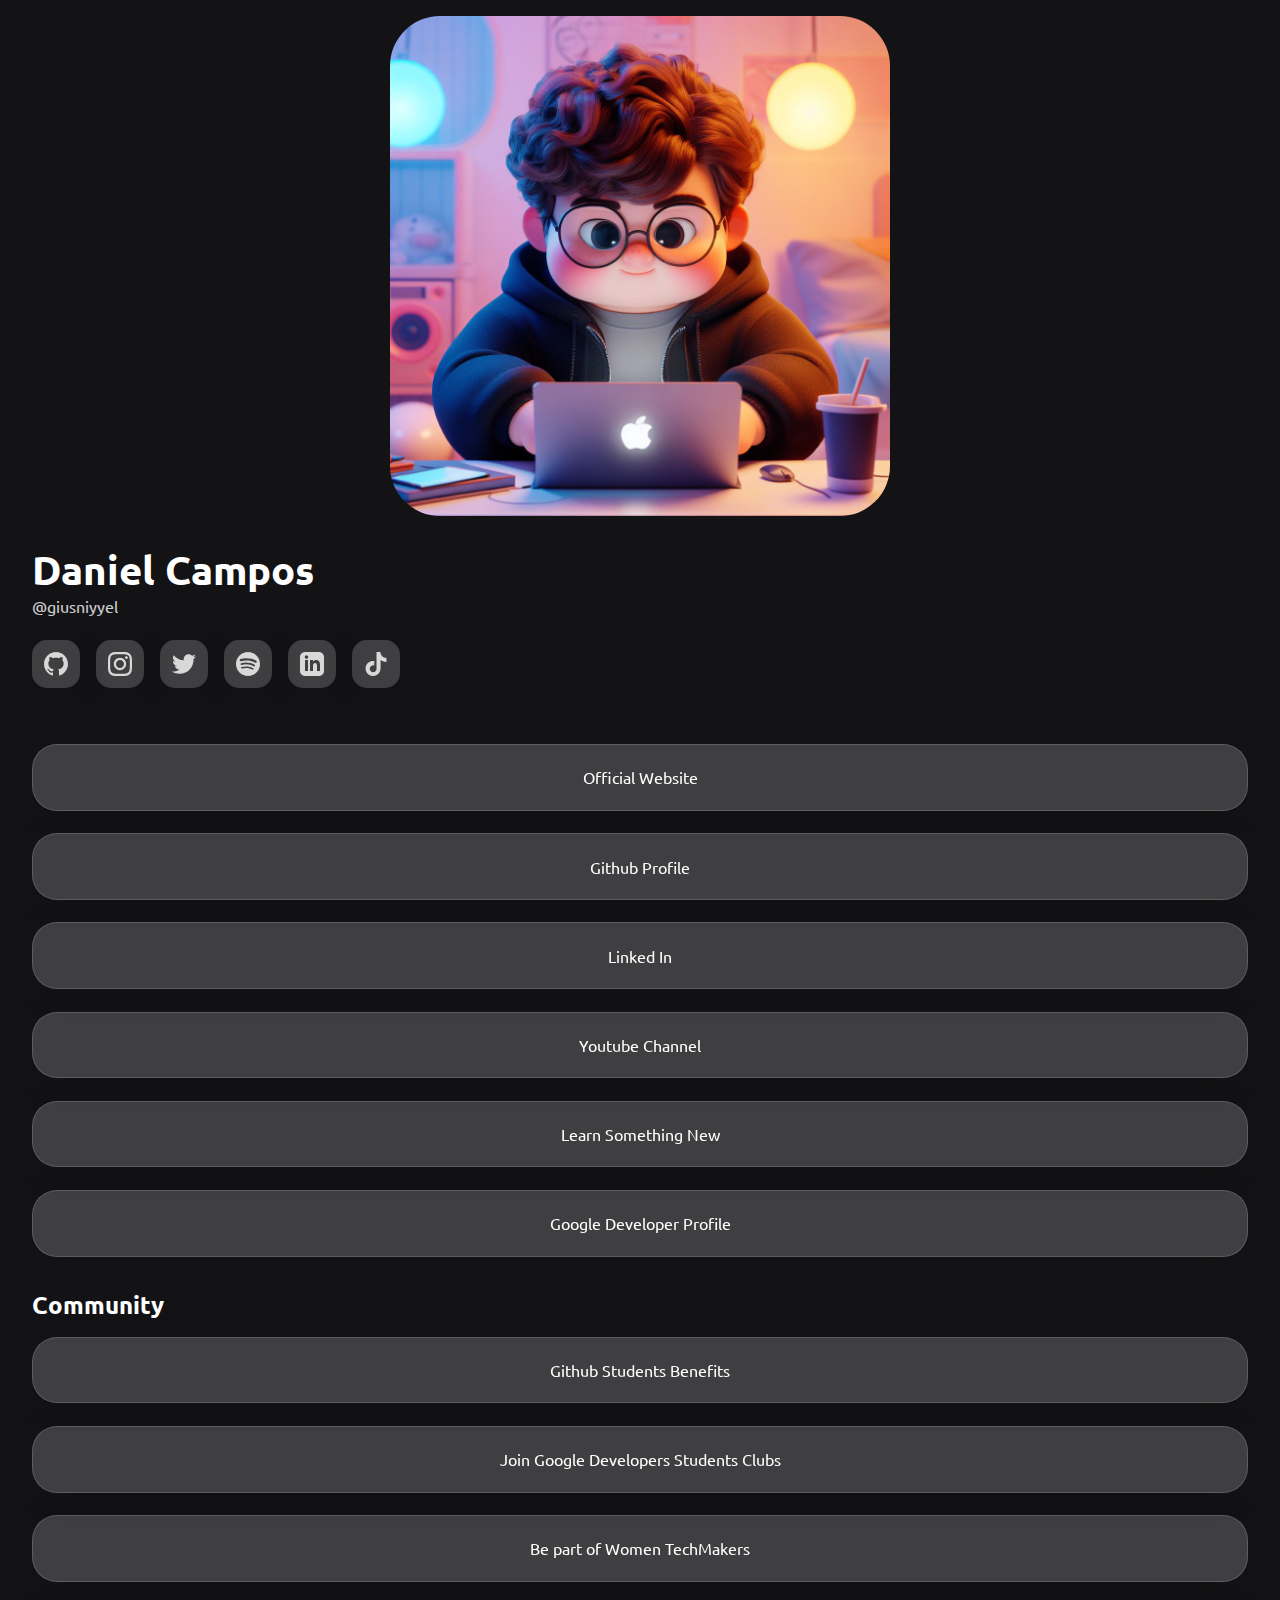
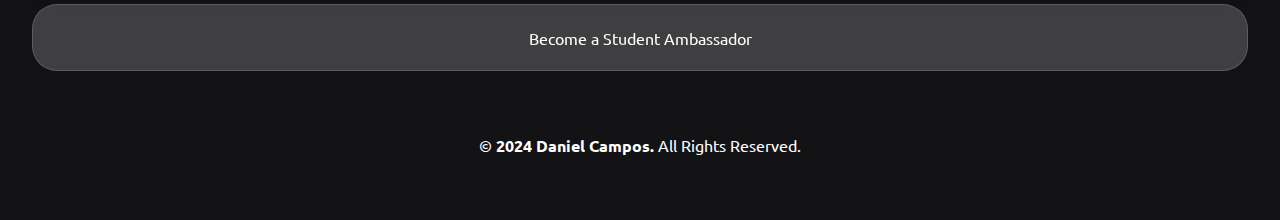
==== index.html @ 95b8b323 ":bug: fix: #1 bug on twitter card load" ====
<!DOCTYPE html>
<html lang="en">
  <head>
    <meta charset="UTF-8" />
    <meta http-equiv="X-UA-Compatible" content="IE=edge" />
    <meta name="viewport" content="width=device-width, initial-scale=1.0" />
    <title>Daniel Campos - Links</title>
    <link rel="stylesheet" href="css/style.css" />
    <!-- Social MetaData -->
    <meta name="author" content="Daniel Campos, giusniyyel" />
    <meta property="og:site_name" content="Daniel Campos, Links" />
    <meta name="og:title" content="Daniel Campos, Links" />
    <meta name="twitter:title" content="Daniel Campos, Links" />
    <meta property="og:type" content="website" />
    <meta property="og:url" content="https://links.giusniyyel.dev/" />
    <meta name="twitter:card" content="summary_large_image" />
    <meta
      property="og:image"
      content="https://links.giusniyyel.dev/assets/img/card.png"
    />
    <meta
      name="twitter:image"
      content="https://links.giusniyyel.dev/assets/img/card.png"
    />
    <meta
      property="og:image:alt"
      content="Page image for Daniel Campos, Links"
    />
    <meta
      property="twitter:image:alt"
      content="Page image for Daniel Campos, Links"
    />
    <meta name="twitter:site" content="@giusniyyel" />
    <meta name="twitter:creator" content="@giusniyyel" />
    <meta
      name="description"
      content="Here you can find all the links of Daniel Campos"
    />
    <meta
      name="twitter:description"
      content="Here you can find all the links of Daniel Campos"
    />
    <meta
      name="og:description"
      content="Here you can find all the links of Daniel Campos"
    />
    <link rel="shortcut icon" href="assets/img/favicon.ico" type="image/x-icon" />
    <link rel="apple-touch-icon" href="assets/img/apple-touch-icon.png" />
  </head>
  <body>
    <header>
      <div></div>
      <div class="header-img">
        <img src="assets/img/profile.jpeg" alt="Daniel Campos" />
      </div>
      <div class="header-details">
        <h1>Daniel Campos</h1>
        <p>@giusniyyel</p>
      </div>
      <div class="header-socials">
        <ul>
          <li>
            <a href="https://www.github.com/giusniyyel" target="_blank"
              ><img src="assets/svg/github.svg" alt="Github"
            /></a>
          </li>
          <li>
            <a href="https://www.instagram.com/giusniyyel" target="_blank"
              ><img src="assets/svg/insta.svg" alt="Instagram"
            /></a>
          </li>
          <li>
            <a href="https://www.twitter.com/giusniyyel" target="_blank"
              ><img src="assets/svg/twitter.svg" alt="Twitter"
            /></a>
          </li>
          <li>
            <a href="https://open.spotify.com/user/giusniyyel" target="_blank"
              ><img src="assets/svg/spotify.svg" alt="Spotify"
            /></a>
          </li>
          <li>
            <a href="https://www.linkedin.com/in/giusniyyel" target="_blank"
              ><img src="assets/svg/linkedin.svg" alt="LinkedIn"
            /></a>
          </li>
          <li>
            <a href="https://www.tiktok.com/@giusniyyel" target="_blank"
              ><img src="assets/svg/tiktok.svg" alt="Tiktok"
            /></a>
          </li>
        </ul>
      </div>
    </header>
    <div class="links-sections">
      <section>
        <ul>
          <li>
            <a href="https://www.giusniyyel.com/" target="_blank"
              >Official Website</a
            >
          </li>
          <li>
            <a href="https://github.com/giusniyyel" target="_blank"
              >Github Profile</a
            >
          </li>
          <li>
            <a href="https://www.linkedin.com/in/giusniyyel/" target="_blank"
              >Linked In</a
            >
          </li>
          <li>
            <a
              href="https://www.youtube.com/channel/UCGhTPTIINw8yfz7k-x5nYjg"
              target="_blank"
              >Youtube Channel</a
            >
          </li>
          <li>
            <a href="https://medium.com/@giusniyyel" target="_blank"
              >Learn Something New</a
            >
          </li>
          <li>
            <a href="https://g.dev/giusniyyel" target="_blank"
              >Google Developer Profile</a
            >
          </li>
        </ul>
      </section>
      <section>
        <h2>Community</h2>
        <ul>
          <li>
            <a href="https://education.github.com/pack#offers" target="_blank">Github Students Benefits</a>
          </li>
          <li>
            <a href="https://developers.google.com/community/gdsc" target="_blank"
              >Join Google Developers Students Clubs</a
            >
          </li>
          <li>
            <a href="https://developers.google.com/womentechmakers" target="_blank">Be part of Women TechMakers</a>
          </li>
          <li>
            <a href="https://learn.microsoft.com/training/student-hub/become-a-student-ambassador" target="_blank">Become a Student Ambassador</a>
          </li>
        </ul>
      </section>
    </div>
    <footer>
      <p>© <b>2024 Daniel Campos.</b> All Rights Reserved.</p>
    </footer>
  </body>
</html>
---- css/style.css ----
@import url("https://fonts.googleapis.com/css2?family=Ubuntu:wght@300;400;500;700&display=swap");

*,
body,
html {
  box-sizing: border-box;
  margin: 0;
  padding: 0;
  font-family: "ubuntu";
  list-style: none;
  color: white;
  text-decoration: none;
}

body {
  background-color: #131315;
  margin-inline: 2rem;
}

header {
  display: flex;
  align-items: center;
  flex-direction: column;
  width: 100%;
  height: 100%;
  padding-top: 1rem;
}

.header-img {
  width: 100%;
  height: 100%;
  max-width: 500px;
  object-fit: cover;
}

.header-img img {
  width: 100%;
  height: 100%;
  object-fit: cover;
  border-radius: 50px;
}

.header-details {
  width: 100%;
  display: flex;
  flex-direction: column;
}

.header-details h1 {
  margin-top: 1.5rem;
  display: flex;
  font-family: "ubuntu";
  font-weight: bold;
  font-size: 2.5em;
}

.header-details p {
  display: flex;
  opacity: 80%;
}

.header-socials {
  margin-top: 1.5rem;
  margin-bottom: 1.5rem;
  display: flex;
  flex-direction: row;
  width: 100%;
}

.header-socials ul {
  display: flex;
  gap: 1rem;
  flex-flow: wrap;
}

.header-socials ul li a {
  padding: 0.75rem;
  display: flex;
  justify-content: center;
  align-items: center;
  background: rgba(255, 255, 255, 0.19);
  border-radius: 15px;
  box-shadow: 0 4px 30px rgba(0, 0, 0, 0.1);
  backdrop-filter: blur(5.9px);
  -webkit-backdrop-filter: blur(5.9px);
}

.header-socials ul li a:hover,
.header-socials ul li a:focus {
  transform: scale(1.05, 1.05);
  transition: all 0.2s ease-in-out;
}

.header-socials ul li a img {
  filter: brightness(0) invert(1);
  opacity: 80%;
}

.links-sections {
  margin-top: 2rem;
  display: flex;
  flex-direction: column;
  width: 100%;
  gap: 2rem;
}

.links-sections section {
  display: flex;
  flex-direction: column;
  gap: 1rem;
}

.links-sections ul {
  display: flex;
  flex-direction: column;
  gap: 1.4rem;
}

.links-sections ul li a {
  display: flex;
  justify-content: center;
  align-items: center;
  gap: 1rem;
  padding: 1.4rem;
  /* From https://css.glass */
  background: rgba(255, 255, 255, 0.19);
  border-radius: 25px;
  box-shadow: 0 4px 30px rgba(0, 0, 0, 0.1);
  backdrop-filter: blur(5.9px);
  -webkit-backdrop-filter: blur(5.9px);
  border: 1px solid rgba(255, 255, 255, 0.16);
}

.links-sections ul li a:hover,
.links-section ul li a:focus {
  background: white;
  color: #131315;
  transform: scale(1.01, 1.02);
  transition: all 0.2s ease-in-out;
}

.message-block {
  padding: 1.5rem;
  display: flex;
  flex-direction: column;
  /* From https://css.glass */
  background: rgba(255, 255, 255, 0.19);
  border-radius: 25px;
  box-shadow: 0 4px 30px rgba(0, 0, 0, 0.1);
  backdrop-filter: blur(5.9px);
  -webkit-backdrop-filter: blur(5.9px);
  border: 1px solid rgba(255, 255, 255, 0.16);
}

.message-block p {
  font-size: 1.2rem;
  font-weight: medium;
}

.message-block form {
  display: flex;
  flex-direction: column;
  gap: 1rem;
}

.input-email {
  padding: 1rem;
  border-radius: 15px;
  border: 0px;
  font-size: 1rem;
  color: #131315;
}

.message-block form input:focus {
  outline: none;
}

.btn-send {
  font-size: 1rem;
  padding: 1rem;
  border-radius: 15px;
  border: 0px;
  background-color: #131315;
  color: white;
  text-decoration: none;
}

.btn-send:hover {
  cursor: pointer;
  background-color: white;
  color: #131315;
  transform: scale(1.03, 1.05);
  transition: all 0.2s ease-in-out;
}

footer {
  width: 100%;
  margin-block: 4rem;
  display: flex;
  justify-content: center;
  align-items: center;
}
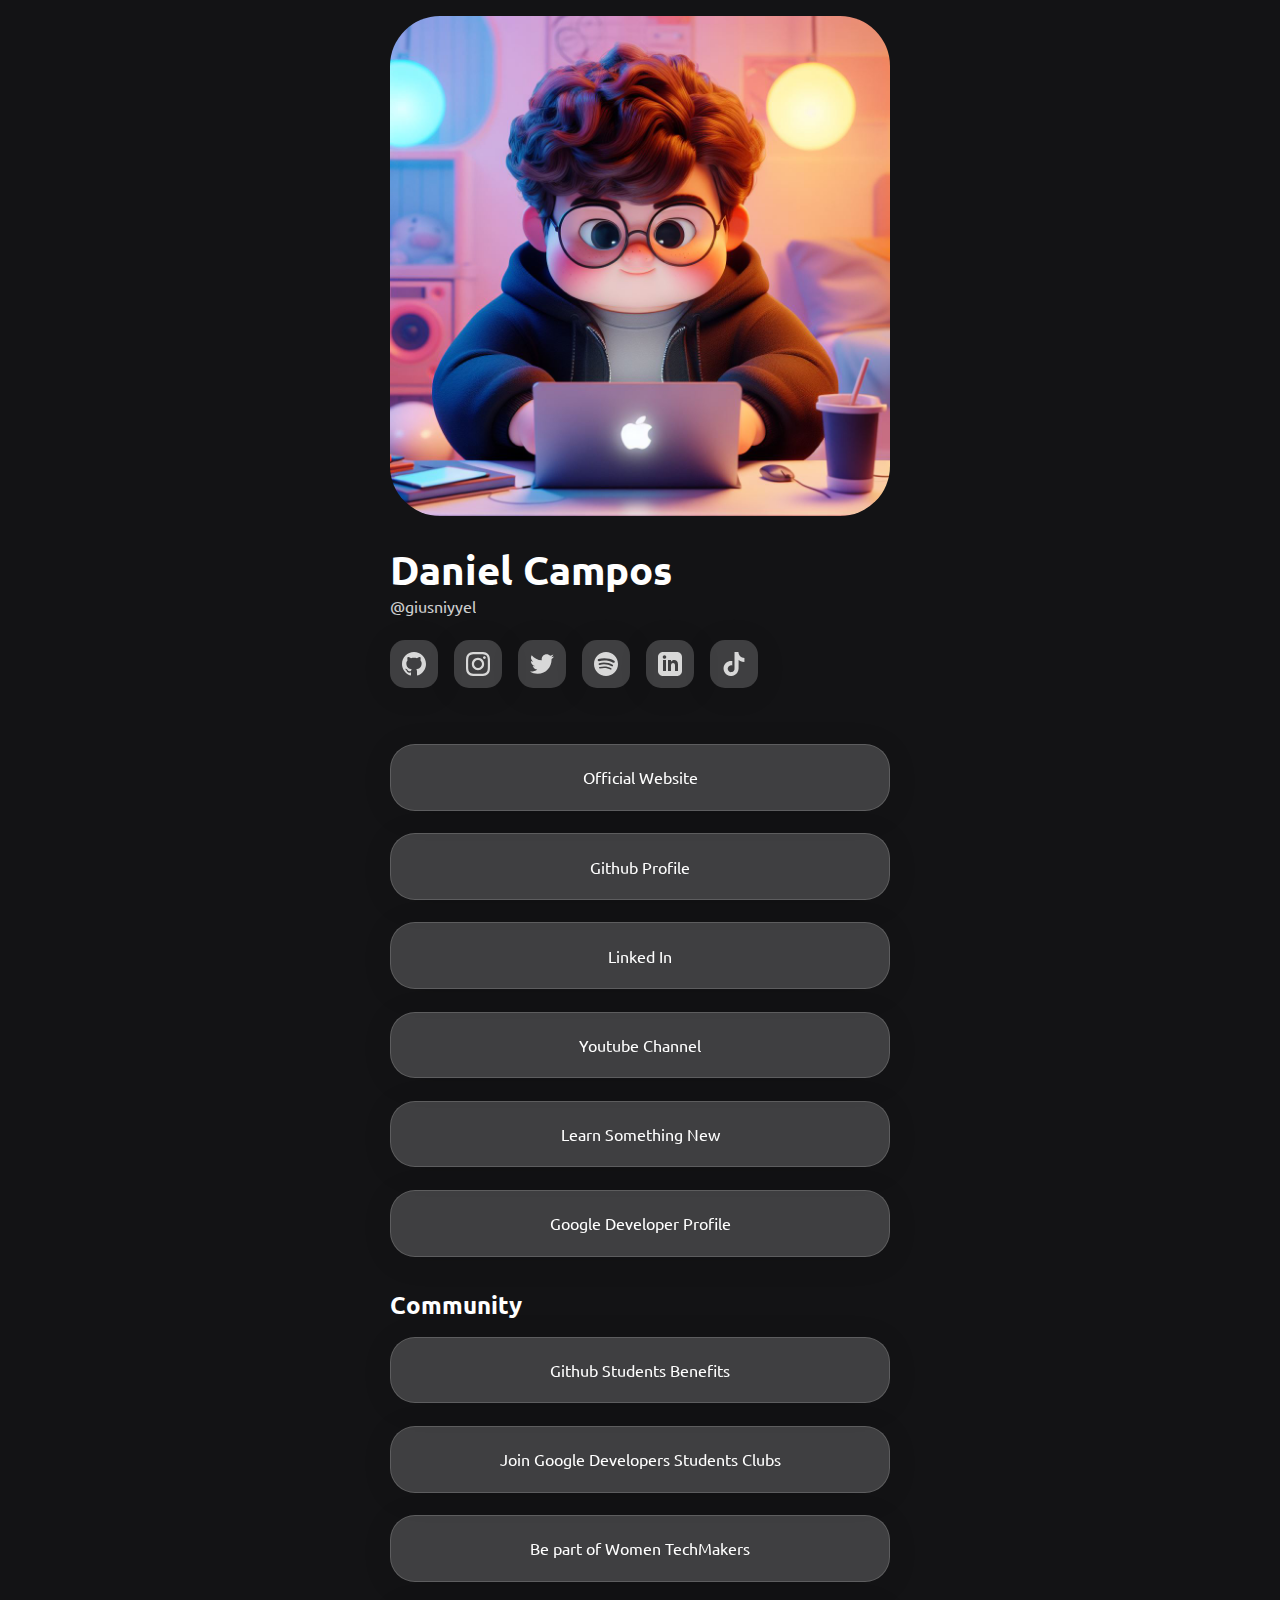
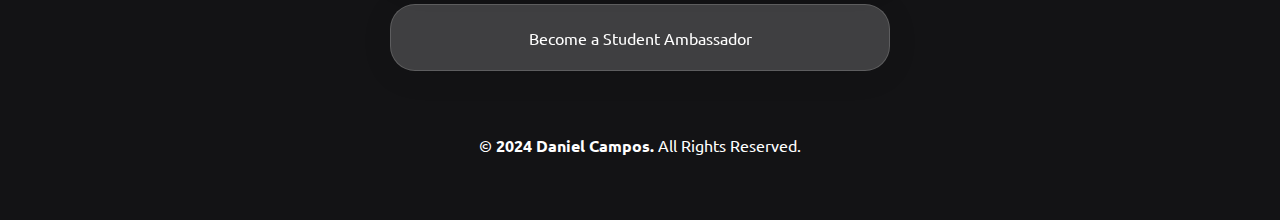
==== commit a03d7ca9: ":sparkles: feat: add wrapper for bigger screens" ====
--- a/index.html
+++ b/index.html
@@ -44,113 +44,131 @@
       name="og:description"
       content="Here you can find all the links of Daniel Campos"
     />
-    <link rel="shortcut icon" href="assets/img/favicon.ico" type="image/x-icon" />
+    <link
+      rel="shortcut icon"
+      href="assets/img/favicon.ico"
+      type="image/x-icon"
+    />
     <link rel="apple-touch-icon" href="assets/img/apple-touch-icon.png" />
   </head>
   <body>
-    <header>
-      <div></div>
-      <div class="header-img">
-        <img src="assets/img/profile.jpeg" alt="Daniel Campos" />
+    <div class="wrapper">
+      <header>
+        <div></div>
+        <div class="header-img">
+          <img src="assets/img/profile.jpeg" alt="Daniel Campos" />
+        </div>
+        <div class="header-details">
+          <h1>Daniel Campos</h1>
+          <p>@giusniyyel</p>
+        </div>
+        <div class="header-socials">
+          <ul>
+            <li>
+              <a href="https://www.github.com/giusniyyel" target="_blank"
+                ><img src="assets/svg/github.svg" alt="Github"
+              /></a>
+            </li>
+            <li>
+              <a href="https://www.instagram.com/giusniyyel" target="_blank"
+                ><img src="assets/svg/insta.svg" alt="Instagram"
+              /></a>
+            </li>
+            <li>
+              <a href="https://www.twitter.com/giusniyyel" target="_blank"
+                ><img src="assets/svg/twitter.svg" alt="Twitter"
+              /></a>
+            </li>
+            <li>
+              <a href="https://open.spotify.com/user/giusniyyel" target="_blank"
+                ><img src="assets/svg/spotify.svg" alt="Spotify"
+              /></a>
+            </li>
+            <li>
+              <a href="https://www.linkedin.com/in/giusniyyel" target="_blank"
+                ><img src="assets/svg/linkedin.svg" alt="LinkedIn"
+              /></a>
+            </li>
+            <li>
+              <a href="https://www.tiktok.com/@giusniyyel" target="_blank"
+                ><img src="assets/svg/tiktok.svg" alt="Tiktok"
+              /></a>
+            </li>
+          </ul>
+        </div>
+      </header>
+      <div class="links-sections">
+        <section>
+          <ul>
+            <li>
+              <a href="https://www.giusniyyel.com/" target="_blank"
+                >Official Website</a
+              >
+            </li>
+            <li>
+              <a href="https://github.com/giusniyyel" target="_blank"
+                >Github Profile</a
+              >
+            </li>
+            <li>
+              <a href="https://www.linkedin.com/in/giusniyyel/" target="_blank"
+                >Linked In</a
+              >
+            </li>
+            <li>
+              <a
+                href="https://www.youtube.com/channel/UCGhTPTIINw8yfz7k-x5nYjg"
+                target="_blank"
+                >Youtube Channel</a
+              >
+            </li>
+            <li>
+              <a href="https://medium.com/@giusniyyel" target="_blank"
+                >Learn Something New</a
+              >
+            </li>
+            <li>
+              <a href="https://g.dev/giusniyyel" target="_blank"
+                >Google Developer Profile</a
+              >
+            </li>
+          </ul>
+        </section>
+        <section>
+          <h2>Community</h2>
+          <ul>
+            <li>
+              <a href="https://education.github.com/pack#offers" target="_blank"
+                >Github Students Benefits</a
+              >
+            </li>
+            <li>
+              <a
+                href="https://developers.google.com/community/gdsc"
+                target="_blank"
+                >Join Google Developers Students Clubs</a
+              >
+            </li>
+            <li>
+              <a
+                href="https://developers.google.com/womentechmakers"
+                target="_blank"
+                >Be part of Women TechMakers</a
+              >
+            </li>
+            <li>
+              <a
+                href="https://learn.microsoft.com/training/student-hub/become-a-student-ambassador"
+                target="_blank"
+                >Become a Student Ambassador</a
+              >
+            </li>
+          </ul>
+        </section>
       </div>
-      <div class="header-details">
-        <h1>Daniel Campos</h1>
-        <p>@giusniyyel</p>
-      </div>
-      <div class="header-socials">
-        <ul>
-          <li>
-            <a href="https://www.github.com/giusniyyel" target="_blank"
-              ><img src="assets/svg/github.svg" alt="Github"
-            /></a>
-          </li>
-          <li>
-            <a href="https://www.instagram.com/giusniyyel" target="_blank"
-              ><img src="assets/svg/insta.svg" alt="Instagram"
-            /></a>
-          </li>
-          <li>
-            <a href="https://www.twitter.com/giusniyyel" target="_blank"
-              ><img src="assets/svg/twitter.svg" alt="Twitter"
-            /></a>
-          </li>
-          <li>
-            <a href="https://open.spotify.com/user/giusniyyel" target="_blank"
-              ><img src="assets/svg/spotify.svg" alt="Spotify"
-            /></a>
-          </li>
-          <li>
-            <a href="https://www.linkedin.com/in/giusniyyel" target="_blank"
-              ><img src="assets/svg/linkedin.svg" alt="LinkedIn"
-            /></a>
-          </li>
-          <li>
-            <a href="https://www.tiktok.com/@giusniyyel" target="_blank"
-              ><img src="assets/svg/tiktok.svg" alt="Tiktok"
-            /></a>
-          </li>
-        </ul>
-      </div>
-    </header>
-    <div class="links-sections">
-      <section>
-        <ul>
-          <li>
-            <a href="https://www.giusniyyel.com/" target="_blank"
-              >Official Website</a
-            >
-          </li>
-          <li>
-            <a href="https://github.com/giusniyyel" target="_blank"
-              >Github Profile</a
-            >
-          </li>
-          <li>
-            <a href="https://www.linkedin.com/in/giusniyyel/" target="_blank"
-              >Linked In</a
-            >
-          </li>
-          <li>
-            <a
-              href="https://www.youtube.com/channel/UCGhTPTIINw8yfz7k-x5nYjg"
-              target="_blank"
-              >Youtube Channel</a
-            >
-          </li>
-          <li>
-            <a href="https://medium.com/@giusniyyel" target="_blank"
-              >Learn Something New</a
-            >
-          </li>
-          <li>
-            <a href="https://g.dev/giusniyyel" target="_blank"
-              >Google Developer Profile</a
-            >
-          </li>
-        </ul>
-      </section>
-      <section>
-        <h2>Community</h2>
-        <ul>
-          <li>
-            <a href="https://education.github.com/pack#offers" target="_blank">Github Students Benefits</a>
-          </li>
-          <li>
-            <a href="https://developers.google.com/community/gdsc" target="_blank"
-              >Join Google Developers Students Clubs</a
-            >
-          </li>
-          <li>
-            <a href="https://developers.google.com/womentechmakers" target="_blank">Be part of Women TechMakers</a>
-          </li>
-          <li>
-            <a href="https://learn.microsoft.com/training/student-hub/become-a-student-ambassador" target="_blank">Become a Student Ambassador</a>
-          </li>
-        </ul>
-      </section>
+      <footer>
+        <p>© <b>2024 Daniel Campos.</b> All Rights Reserved.</p>
+      </footer>
     </div>
-    <footer>
-      <p>© <b>2024 Daniel Campos.</b> All Rights Reserved.</p>
-    </footer>
   </body>
 </html>
--- a/css/style.css
+++ b/css/style.css
@@ -13,8 +13,15 @@
 }
 
 body {
+  display: flex;
+  flex-direction: column;
+  align-items: center;
   background-color: #131315;
   margin-inline: 2rem;
+}
+
+.wrapper {
+  max-width: 600px;
 }
 
 header {
